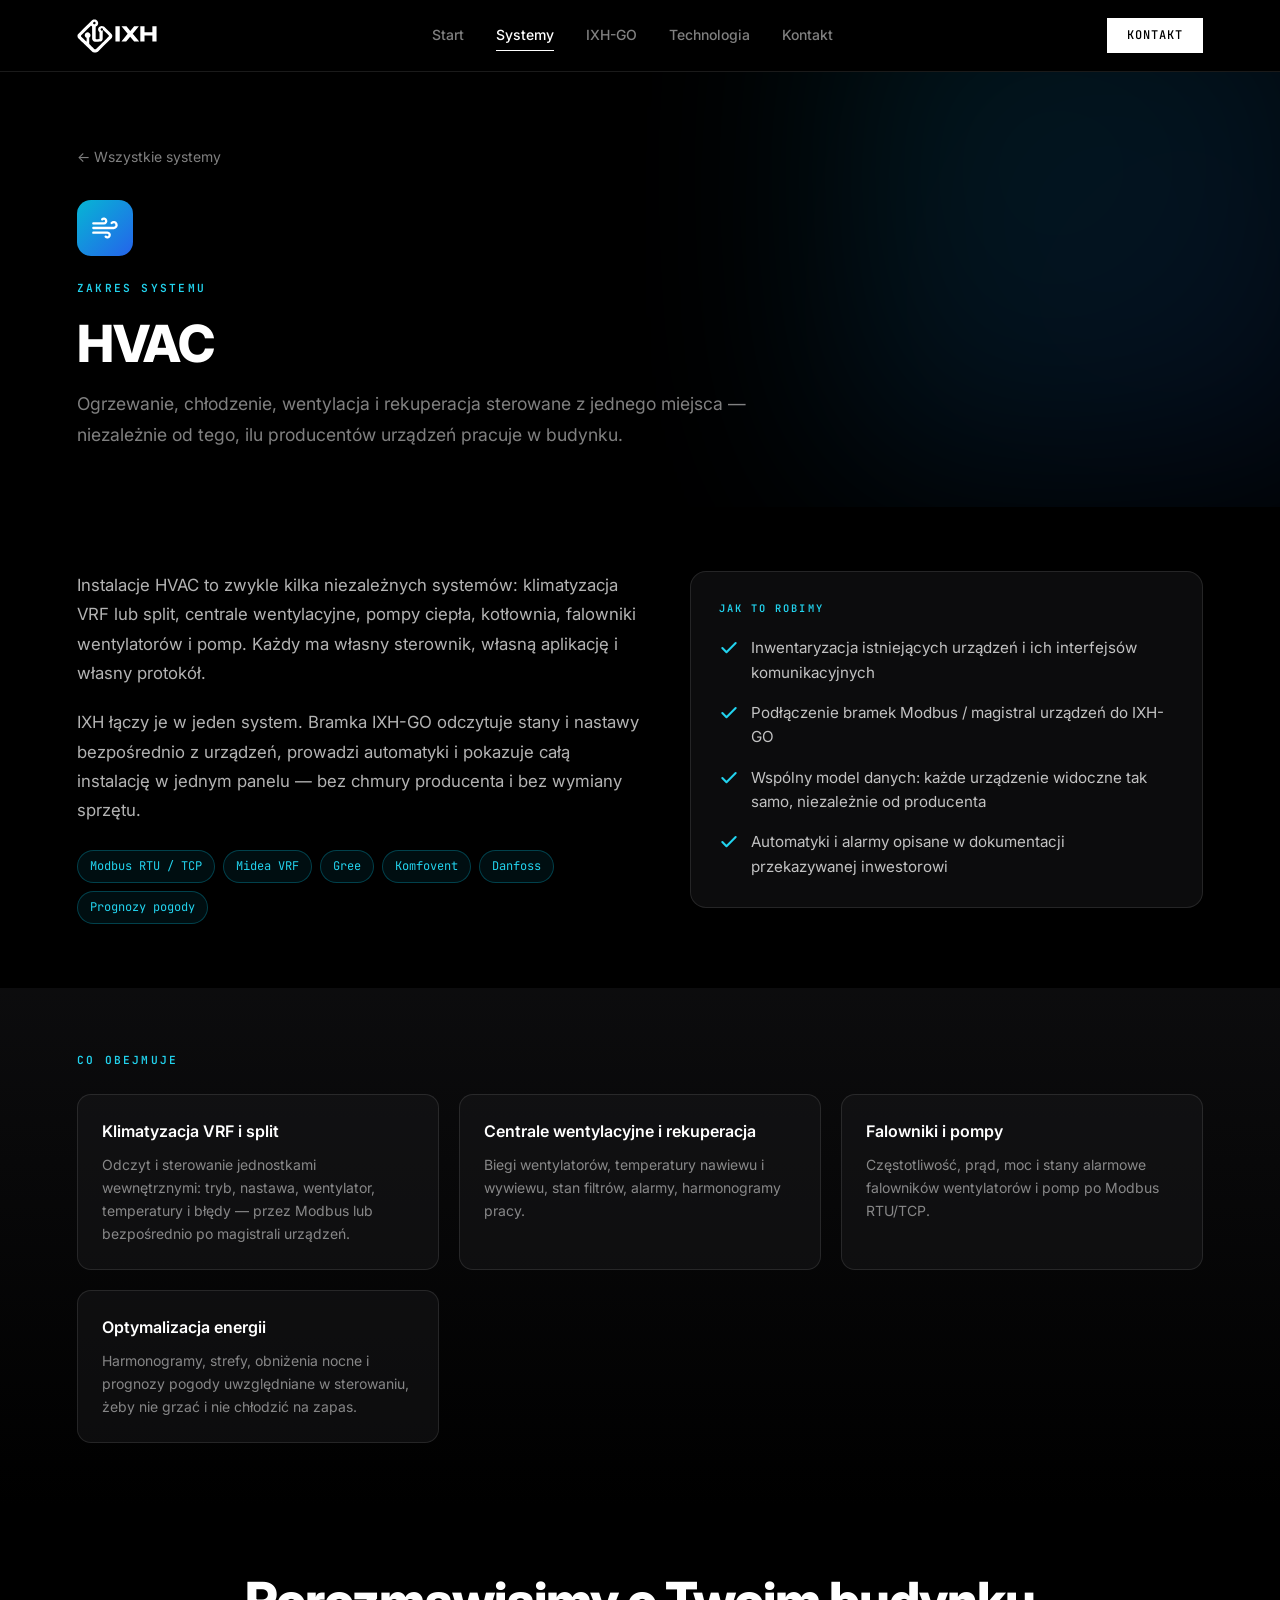
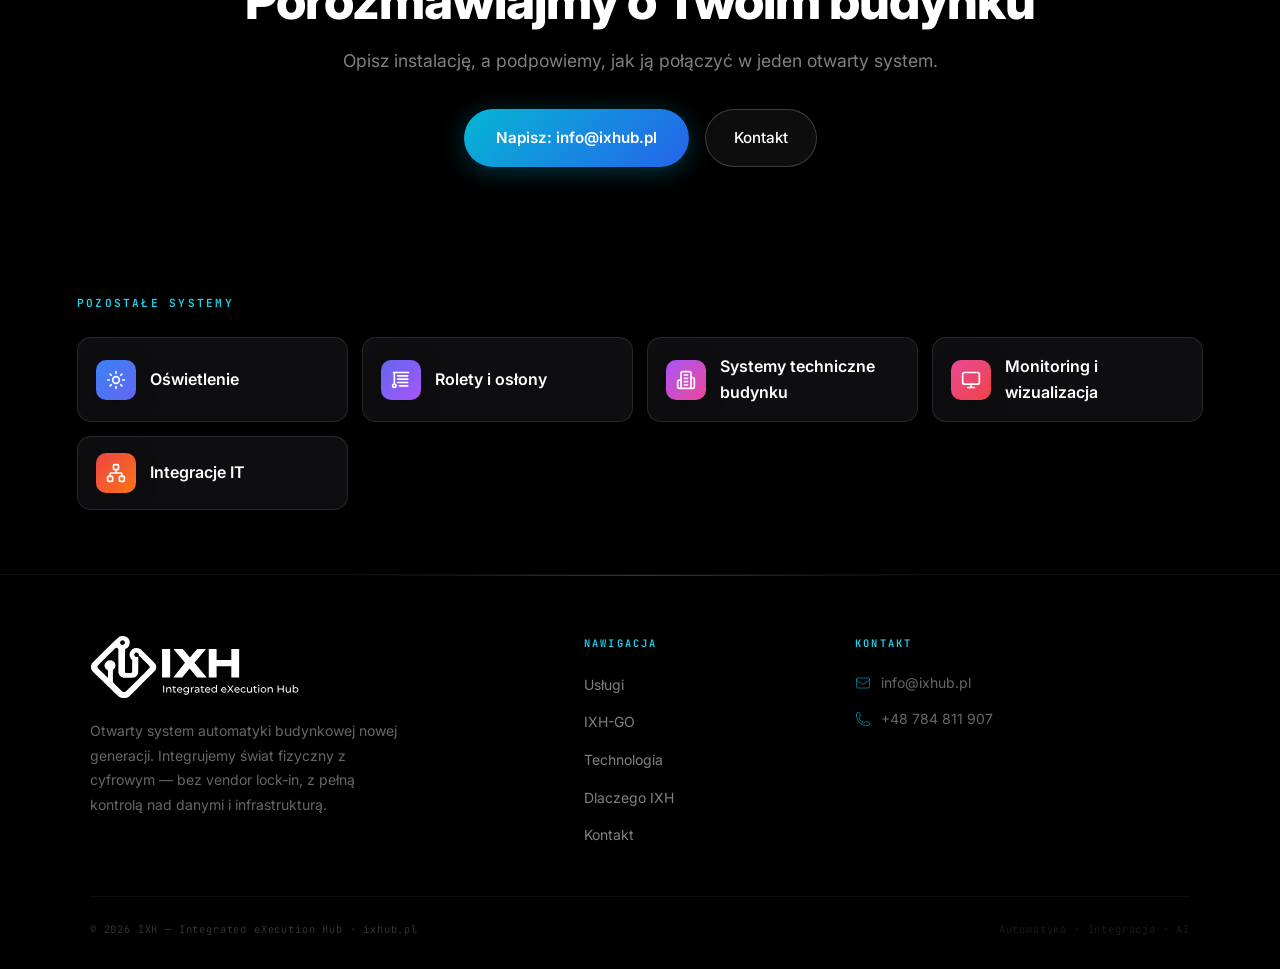
==== systemy/hvac.html @ bb8bbe24 "Podstrony systemów: kafelki prowadzą do rozwinięcia tematów - systemy/{hvac,oswietlenie,rolety,syste" ====
<!DOCTYPE html>
<html lang="pl">
<head>
  <meta charset="UTF-8">
  <meta name="viewport" content="width=device-width, initial-scale=1.0">
  <title>HVAC · IXH — Integrated eXecution Hub</title>
  <meta name="description" content="Ogrzewanie, chłodzenie, wentylacja i rekuperacja sterowane z jednego miejsca — niezależnie od tego, ilu producentów urządzeń pracuje w budynku.">
  <link rel="icon" href="../assets/favicon.svg" type="image/svg+xml">
  <link rel="apple-touch-icon" href="../assets/apple-touch-icon.png">
  <meta name="theme-color" content="#000000">
  <meta property="og:title" content="HVAC · IXH">
  <meta property="og:site_name" content="IXH">
  <link rel="preconnect" href="https://fonts.googleapis.com">
  <link rel="preconnect" href="https://fonts.gstatic.com" crossorigin>
  <link href="https://fonts.googleapis.com/css2?family=Inter:wght@300;400;500;600;700;800;900&family=JetBrains+Mono:wght@400;500;600&display=swap" rel="stylesheet">
  <link rel="stylesheet" href="../assets/style.css">
</head>
<body class="subpage" style="--card-grad: linear-gradient(135deg, #06b6d4, #2563eb)">

  <!-- NAV -->
  <nav id="nav" class="visible">
    <a href="../" class="nav-logo" aria-label="IXH — Integrated eXecution Hub">
      <img src="../assets/ixh-logo.svg" alt="IXH" class="nav-logo-img">
    </a>
    <ul class="nav-links" id="navLinks">
      <li><a href="../">Start</a></li>
      <li><a href="../#systems" class="active">Systemy</a></li>
      <li><a href="../#ixhgo">IXH-GO</a></li>
      <li><a href="../#architecture">Technologia</a></li>
      <li><a href="../#contact">Kontakt</a></li>
    </ul>
    <a href="../#contact" class="nav-btn">Kontakt</a>
    <div class="hamburger" id="hamburger" onclick="document.getElementById('navLinks').classList.toggle('open')">
      <span></span><span></span><span></span>
    </div>
  </nav>

  <!-- HERO -->
  <section class="sp-hero">
    <div class="sp-hero-glow"></div>
    <div class="container">
      <a href="../#systems" class="sp-back">← Wszystkie systemy</a>
      <div class="sys-icon"><svg viewBox="0 0 24 24"><path d="M17.7 7.7a2.5 2.5 0 1 1 1.8 4.3H2"/><path d="M9.6 4.6A2 2 0 1 1 11 8H2"/><path d="M12.6 19.4A2 2 0 1 0 14 16H2"/></svg></div>
      <span class="mono-label">Zakres systemu</span>
      <h1 class="section-h2">HVAC</h1>
      <p class="section-sub sp-lead">Ogrzewanie, chłodzenie, wentylacja i rekuperacja sterowane z jednego miejsca — niezależnie od tego, ilu producentów urządzeń pracuje w budynku.</p>
    </div>
  </section>

  <!-- OPIS -->
  <section class="sp-section">
    <div class="container ixhgo-grid">
      <div>
        <p class="ixhgo-lead">Instalacje HVAC to zwykle kilka niezależnych systemów: klimatyzacja VRF lub split, centrale wentylacyjne, pompy ciepła, kotłownia, falowniki wentylatorów i pomp. Każdy ma własny sterownik, własną aplikację i własny protokół.</p>
        <p class="ixhgo-lead">IXH łączy je w jeden system. Bramka IXH-GO odczytuje stany i nastawy bezpośrednio z urządzeń, prowadzi automatyki i pokazuje całą instalację w jednym panelu — bez chmury producenta i bez wymiany sprzętu.</p>
        <div class="ixhgo-stack"><span class="ixhgo-chip">Modbus RTU / TCP</span><span class="ixhgo-chip">Midea VRF</span><span class="ixhgo-chip">Gree</span><span class="ixhgo-chip">Komfovent</span><span class="ixhgo-chip">Danfoss</span><span class="ixhgo-chip">Prognozy pogody</span></div>
      </div>
      <div class="sp-how">
        <div class="footer-h">Jak to robimy</div>
        <ul>
          <li><svg class="check-icon" viewBox="0 0 24 24"><path d="M20 6 9 17l-5-5"/></svg><span>Inwentaryzacja istniejących urządzeń i ich interfejsów komunikacyjnych</span></li>
          <li><svg class="check-icon" viewBox="0 0 24 24"><path d="M20 6 9 17l-5-5"/></svg><span>Podłączenie bramek Modbus / magistral urządzeń do IXH-GO</span></li>
          <li><svg class="check-icon" viewBox="0 0 24 24"><path d="M20 6 9 17l-5-5"/></svg><span>Wspólny model danych: każde urządzenie widoczne tak samo, niezależnie od producenta</span></li>
          <li><svg class="check-icon" viewBox="0 0 24 24"><path d="M20 6 9 17l-5-5"/></svg><span>Automatyki i alarmy opisane w dokumentacji przekazywanej inwestorowi</span></li>
        </ul>
      </div>
    </div>
  </section>

  <!-- ZAKRES -->
  <section class="sp-section sp-alt">
    <div class="container">
      <span class="mono-label">Co obejmuje</span>
      <div class="why-grid sp-features">
        <div class="why-card normal">
          <div class="why-title">Klimatyzacja VRF i split</div>
          <p class="why-text">Odczyt i sterowanie jednostkami wewnętrznymi: tryb, nastawa, wentylator, temperatury i błędy — przez Modbus lub bezpośrednio po magistrali urządzeń.</p>
        </div>
        <div class="why-card normal">
          <div class="why-title">Centrale wentylacyjne i rekuperacja</div>
          <p class="why-text">Biegi wentylatorów, temperatury nawiewu i wywiewu, stan filtrów, alarmy, harmonogramy pracy.</p>
        </div>
        <div class="why-card normal">
          <div class="why-title">Falowniki i pompy</div>
          <p class="why-text">Częstotliwość, prąd, moc i stany alarmowe falowników wentylatorów i pomp po Modbus RTU/TCP.</p>
        </div>
        <div class="why-card normal">
          <div class="why-title">Optymalizacja energii</div>
          <p class="why-text">Harmonogramy, strefy, obniżenia nocne i prognozy pogody uwzględniane w sterowaniu, żeby nie grzać i nie chłodzić na zapas.</p>
        </div>
      </div>
    </div>
  </section>

  <!-- CTA -->
  <section class="sp-section sp-cta">
    <div class="container text-center">
      <h2 class="section-h2">Porozmawiajmy o Twoim budynku</h2>
      <p class="section-sub">Opisz instalację, a podpowiemy, jak ją połączyć w jeden otwarty system.</p>
      <div class="cta-actions">
        <a href="mailto:info@ixhub.pl" class="btn-gradient">Napisz: info@ixhub.pl</a>
        <a href="../#contact" class="btn-outline-white">Kontakt</a>
      </div>
    </div>
  </section>

  <!-- POZOSTAŁE SYSTEMY -->
  <section class="sp-section">
    <div class="container">
      <span class="mono-label">Pozostałe systemy</span>
      <div class="sp-others">
        <a class="sp-other" href="oswietlenie.html" style="--card-grad: linear-gradient(135deg, #3b82f6, #6366f1)"><span class="sys-icon sm"><svg viewBox="0 0 24 24"><circle cx="12" cy="12" r="4"/><path d="M12 2v2M12 20v2M4.93 4.93l1.41 1.41M17.66 17.66l1.41 1.41M2 12h2M20 12h2M6.34 17.66l-1.41 1.41M19.07 4.93l-1.41 1.41"/></svg></span>Oświetlenie</a>
        <a class="sp-other" href="rolety.html" style="--card-grad: linear-gradient(135deg, #6366f1, #a855f7)"><span class="sys-icon sm"><svg viewBox="0 0 24 24"><path d="M3 3h18"/><path d="M20 7H8"/><path d="M20 11H8"/><path d="M10 19h10"/><path d="M8 15h12"/><path d="M4 3v14"/><circle cx="4" cy="19" r="2"/></svg></span>Rolety i osłony</a>
        <a class="sp-other" href="systemy-techniczne.html" style="--card-grad: linear-gradient(135deg, #a855f7, #ec4899)"><span class="sys-icon sm"><svg viewBox="0 0 24 24"><path d="M6 22V4a2 2 0 0 1 2-2h8a2 2 0 0 1 2 2v18Z"/><path d="M6 12H4a2 2 0 0 0-2 2v6a2 2 0 0 0 2 2h2"/><path d="M18 9h2a2 2 0 0 1 2 2v9a2 2 0 0 1-2 2h-2"/><path d="M10 6h4M10 10h4M10 14h4M10 18h4"/></svg></span>Systemy techniczne budynku</a>
        <a class="sp-other" href="monitoring.html" style="--card-grad: linear-gradient(135deg, #ec4899, #ef4444)"><span class="sys-icon sm"><svg viewBox="0 0 24 24"><rect width="20" height="14" x="2" y="3" rx="2"/><line x1="8" x2="16" y1="21" y2="21"/><line x1="12" x2="12" y1="17" y2="21"/></svg></span>Monitoring i wizualizacja</a>
        <a class="sp-other" href="integracje.html" style="--card-grad: linear-gradient(135deg, #ef4444, #f97316)"><span class="sys-icon sm"><svg viewBox="0 0 24 24"><rect x="16" y="16" width="6" height="6" rx="1"/><rect x="2" y="16" width="6" height="6" rx="1"/><rect x="9" y="2" width="6" height="6" rx="1"/><path d="M5 16v-3a1 1 0 0 1 1-1h12a1 1 0 0 1 1 1v3"/><path d="M12 12V8"/></svg></span>Integracje IT</a>
      </div>
    </div>
  </section>

  <!-- FOOTER -->
  <footer>
    <div class="footer-grid">
      <div>
        <div class="footer-logo-wrap">
          <img src="../assets/ixh-logo-full.svg" alt="IXH — Integrated eXecution Hub" class="footer-logo-img">
        </div>
        <p class="footer-about">
          Otwarty system automatyki budynkowej nowej generacji.
          Integrujemy świat fizyczny z cyfrowym — bez vendor lock-in,
          z pełną kontrolą nad danymi i infrastrukturą.
        </p>
      </div>
      <div>
        <div class="footer-h">Nawigacja</div>
        <ul class="footer-links">
          <li><a href="../#systems">Usługi</a></li>
          <li><a href="../#ixhgo">IXH-GO</a></li>
          <li><a href="../#architecture">Technologia</a></li>
          <li><a href="../#why">Dlaczego IXH</a></li>
          <li><a href="../#contact">Kontakt</a></li>
        </ul>
      </div>
      <div>
        <div class="footer-h">Kontakt</div>
        <a class="footer-contact-item" href="mailto:info@ixhub.pl">
          <svg viewBox="0 0 24 24"><path d="M21.75 6.75v10.5a2.25 2.25 0 0 1-2.25 2.25h-15a2.25 2.25 0 0 1-2.25-2.25V6.75m19.5 0A2.25 2.25 0 0 0 19.5 4.5h-15a2.25 2.25 0 0 0-2.25 2.25m19.5 0v.243a2.25 2.25 0 0 1-1.07 1.916l-7.5 4.615a2.25 2.25 0 0 1-2.36 0L3.32 8.91a2.25 2.25 0 0 1-1.07-1.916V6.75"/></svg>
          info@ixhub.pl
        </a>
        <a class="footer-contact-item" href="tel:+48784811907">
          <svg viewBox="0 0 24 24"><path d="M2.25 6.75c0 8.284 6.716 15 15 15h2.25a2.25 2.25 0 0 0 2.25-2.25v-1.372c0-.516-.351-.966-.852-1.091l-4.423-1.106c-.44-.11-.902.055-1.173.417l-.97 1.293c-.282.376-.769.542-1.21.38a12.035 12.035 0 0 1-7.143-7.143c-.162-.441.004-.928.38-1.21l1.293-.97c.363-.271.527-.734.417-1.173L6.963 3.102a1.125 1.125 0 0 0-1.091-.852H4.5A2.25 2.25 0 0 0 2.25 4.5v2.25z"/></svg>
          +48 784 811 907
        </a>
      </div>
    </div>
    <div class="footer-bottom">
      <span class="footer-copy">© 2026 IXH — Integrated eXecution Hub · ixhub.pl</span>
      <span class="footer-copy" style="color:rgba(255,255,255,.1)">Automatyka · Integracja · AI</span>
    </div>
  </footer>

</body>
</html>
---- assets/style.css ----
*, *::before, *::after { box-sizing: border-box; margin: 0; padding: 0; }

:root {
  --black: #000;
  --bg1: #0b0a14;
  --bg2: #111020;
  --zinc900: #18181b;
  --zinc800: #27272a;
  --cyan4: #22d3ee;
  --cyan5: #06b6d4;
  --blue5: #3b82f6;
  --blue6: #2563eb;
  --indigo5: #6366f1;
  --purple5: #a855f7;
  --purple6: #9333ea;
  --pink5: #ec4899;
  --red5: #ef4444;
  --orange5: #f97316;
  --teal5: #14b8a6;
  --green5: #22c55e;
  --emerald5: #10b981;
  --w10: rgba(255,255,255,.10);
  --w20: rgba(255,255,255,.20);
  --w40: rgba(255,255,255,.40);
  --w50: rgba(255,255,255,.50);
  --w60: rgba(255,255,255,.60);
  --nav-h: 72px;
}

html { scroll-behavior: smooth; }

body {
  font-family: 'Inter', system-ui, sans-serif;
  background: var(--black);
  color: #fff;
  overflow-x: hidden;
  line-height: 1.6;
}

::-webkit-scrollbar { width: 6px; }
::-webkit-scrollbar-track { background: var(--black); }
::-webkit-scrollbar-thumb { background: var(--cyan5); border-radius: 3px; }

::selection { background: var(--cyan5); color: var(--black); }

/* ── NAV ── */
nav {
  position: fixed; top: 0; left: 0; right: 0; z-index: 100;
  height: var(--nav-h);
  display: flex; align-items: center; justify-content: space-between;
  padding: 0 6%;
  background: rgba(0,0,0,.8);
  backdrop-filter: blur(20px);
  border-bottom: 1px solid var(--w10);
  transform: translateY(-110px);
  transition: transform .5s ease;
}
nav.visible { transform: translateY(0); }

.nav-logo { display: flex; align-items: center; gap: 10px; text-decoration: none; }
.nav-logo-box {
  width: 36px; height: 36px; border-radius: 8px;
  background: linear-gradient(135deg, var(--cyan5), var(--blue6));
  display: flex; align-items: center; justify-content: center;
  font-weight: 900; font-size: 13px; color: #fff; letter-spacing: -1px;
  box-shadow: 0 0 20px rgba(6,182,212,.4);
}
.nav-logo-text { font-weight: 700; font-size: 1.1rem; letter-spacing: .5px; }

.nav-links { display: flex; gap: 2rem; list-style: none; align-items: center; }
.nav-links a {
  font-size: .875rem; font-weight: 500; color: rgba(255,255,255,.5);
  text-decoration: none; transition: color .2s;
  display: flex; align-items: center; gap: 4px;
}
.nav-links a:hover, .nav-links a.active { color: #fff; }
.nav-links a.active { position: relative; }
.nav-links a.active::after {
  content: ''; position: absolute; bottom: -4px; left: 0; right: 0;
  height: 1px; background: #fff;
}

.nav-btn {
  padding: 8px 20px; background: #fff; color: #000; border: none;
  font-size: .75rem; font-family: 'JetBrains Mono', monospace;
  font-weight: 500; letter-spacing: .08em; text-transform: uppercase;
  cursor: pointer; text-decoration: none; display: inline-block;
  transition: background .2s, color .2s;
}
.nav-btn:hover { background: var(--cyan4); }

.hamburger { display: none; flex-direction: column; gap: 5px; cursor: pointer; padding: 4px; }
.hamburger span { display: block; width: 24px; height: 2px; background: #fff; border-radius: 2px; transition: all .3s; }

/* ── HERO ── */
#hero {
  min-height: 100vh; position: relative;
  display: flex; align-items: center; justify-content: center;
  overflow: hidden; padding: calc(var(--nav-h) + 40px) 6% 60px;
}

.hero-blobs { position: absolute; inset: 0; pointer-events: none; }
.hero-blob {
  position: absolute; border-radius: 50%;
  filter: blur(100px); opacity: 0;
  animation: blobFade 1.2s forwards;
}
.hero-blob-1 { width: 600px; height: 600px; left: 10%; top: 20%; background: radial-gradient(circle, rgba(6,182,212,.3) 0%, transparent 70%); animation-delay: .6s; }
.hero-blob-2 { width: 500px; height: 500px; left: 80%; top: 30%; background: radial-gradient(circle, rgba(168,85,247,.3) 0%, transparent 70%); animation-delay: .8s; }
.hero-blob-3 { width: 400px; height: 400px; left: 50%; top: 70%; background: radial-gradient(circle, rgba(59,130,246,.25) 0%, transparent 70%); animation-delay: 1s; }

@keyframes blobFade { to { opacity: 1; } }

.hero-grid {
  position: absolute; inset: 0; pointer-events: none;
  background-image:
    linear-gradient(rgba(6,182,212,.06) 1px, transparent 1px),
    linear-gradient(90deg, rgba(6,182,212,.06) 1px, transparent 1px);
  background-size: 60px 60px;
  mask-image: radial-gradient(ellipse 80% 80% at 50% 50%, black 0%, transparent 75%);
}

.hero-fade { position: absolute; bottom: 0; left: 0; right: 0; height: 200px; background: linear-gradient(to top, #000, transparent); pointer-events: none; }

.hero-content { position: relative; z-index: 10; max-width: 900px; margin: 0 auto; text-align: center; }

.hero-badge {
  display: inline-flex; align-items: center; gap: 10px;
  padding: 8px 20px; border-radius: 50px;
  background: rgba(255,255,255,.05); backdrop-filter: blur(12px);
  border: 1px solid var(--w10);
  font-size: .875rem; color: rgba(255,255,255,.7); font-weight: 500;
  margin-bottom: 32px;
  opacity: 0; transform: translateY(20px);
  animation: fadeUp .7s .3s forwards;
}
.badge-dot {
  position: relative; width: 8px; height: 8px;
}
.badge-dot::before, .badge-dot::after {
  content: ''; position: absolute; inset: 0;
  border-radius: 50%; background: var(--green5);
}
.badge-dot::before { animation: ping 1.5s infinite; opacity: .75; }

@keyframes ping { 0%,100% { transform: scale(1); opacity: .75; } 50% { transform: scale(1.6); opacity: 0; } }

.hero-title {
  font-size: clamp(2.4rem, 6.5vw, 5rem);
  font-weight: 800; line-height: 1.05; letter-spacing: -1.5px;
  margin-bottom: 24px;
  opacity: 0; animation: fadeUp .7s .5s forwards;
}
.hero-title-gradient {
  background: linear-gradient(90deg, var(--cyan4), var(--blue5), var(--purple5));
  background-size: 200% auto;
  -webkit-background-clip: text; -webkit-text-fill-color: transparent; background-clip: text;
  animation: gradShift 4s linear infinite;
}
@keyframes gradShift { to { background-position: 200% center; } }

.hero-sub {
  font-size: clamp(1rem, 2.5vw, 1.25rem);
  color: rgba(255,255,255,.5); max-width: 680px; margin: 0 auto 40px;
  line-height: 1.75;
  opacity: 0; animation: fadeUp .7s .7s forwards;
}

.hero-cta {
  display: flex; gap: 16px; justify-content: center; flex-wrap: wrap;
  opacity: 0; animation: fadeUp .7s .9s forwards;
}

.btn-gradient {
  display: inline-flex; align-items: center; gap: 10px;
  padding: 16px 32px; border-radius: 50px;
  background: linear-gradient(135deg, var(--cyan5), var(--blue6));
  color: #fff; font-weight: 600; font-size: .95rem; text-decoration: none;
  box-shadow: 0 4px 24px rgba(6,182,212,.3);
  transition: box-shadow .3s, transform .2s;
  border: none; cursor: pointer; overflow: hidden; position: relative;
}
.btn-gradient:hover { box-shadow: 0 8px 36px rgba(6,182,212,.5); transform: translateY(-2px); }
.btn-gradient svg { transition: transform .2s; }
.btn-gradient:hover svg { transform: translateX(3px); }

.scroll-hint {
  position: absolute; bottom: 32px; left: 50%; transform: translateX(-50%);
  display: flex; flex-direction: column; align-items: center; gap: 8px;
  color: rgba(255,255,255,.3); font-size: .7rem; letter-spacing: .2em; text-transform: uppercase;
  opacity: 0; animation: fadeUp .7s 1.2s forwards;
}

@keyframes fadeUp {
  to { opacity: 1; transform: translateY(0); }
}

/* ── SECTIONS COMMON ── */
section { padding: 100px 6%; position: relative; }

.mono-label {
  display: block; font-family: 'JetBrains Mono', monospace;
  font-size: .7rem; font-weight: 600; letter-spacing: .2em;
  text-transform: uppercase; color: var(--cyan4); margin-bottom: 16px;
}

.section-h2 {
  font-size: clamp(2rem, 4.5vw, 3.2rem);
  font-weight: 800; letter-spacing: -1px; line-height: 1.15;
  margin-bottom: 16px;
}

.section-sub {
  color: rgba(255,255,255,.5); font-size: 1.1rem; line-height: 1.75;
  max-width: 700px; margin: 0 auto;
}

.text-center { text-align: center; }
.container { max-width: 1200px; margin: 0 auto; }

/* reveal */
.reveal { opacity: 0; transform: translateY(30px); transition: opacity .7s, transform .7s; }
.reveal.in { opacity: 1; transform: none; }
.reveal-l { opacity: 0; transform: translateX(-30px); transition: opacity .7s, transform .7s; }
.reveal-l.in { opacity: 1; transform: none; }

/* ── SYSTEMS ── */
#systems { background: var(--bg1); }
#systems .header-wrap { margin-bottom: 56px; }

.systems-grid {
  display: grid; grid-template-columns: repeat(auto-fit, minmax(300px, 1fr));
  gap: 20px;
}

.sys-card {
  position: relative; border-radius: 20px; overflow: hidden;
  background: rgba(24,24,27,.8); backdrop-filter: blur(20px);
  border: 1px solid var(--w10);
  padding: 32px;
  transition: border-color .3s, transform .3s;
  text-decoration: none; display: block; color: inherit;
}
.sys-card::before {
  content: ''; position: absolute; inset: -1px;
  border-radius: 20px;
  background: var(--card-grad);
  opacity: 0; filter: blur(20px);
  transition: opacity .5s;
  z-index: -1;
}
.sys-card:hover { border-color: var(--w20); transform: translateY(-4px); }
.sys-card:hover::before { opacity: .4; }

.sys-card-glow {
  position: absolute; top: 0; right: 0; width: 200px; height: 200px;
  background: var(--card-grad); opacity: .05; filter: blur(60px);
  transition: opacity .3s;
}
.sys-card:hover .sys-card-glow { opacity: .12; }

.sys-icon {
  width: 56px; height: 56px; border-radius: 14px;
  background: var(--card-grad);
  display: flex; align-items: center; justify-content: center;
  margin-bottom: 24px;
  box-shadow: 0 4px 20px rgba(0,0,0,.3);
}

.sys-icon svg { width: 28px; height: 28px; stroke: #fff; fill: none; stroke-width: 2; stroke-linecap: round; stroke-linejoin: round; }

.sys-title {
  font-size: 1.3rem; font-weight: 700; color: #fff; margin-bottom: 10px;
  transition: color .2s;
}
.sys-card:hover .sys-title { color: var(--cyan4); }

.sys-desc {
  font-size: .9rem; color: rgba(255,255,255,.6); line-height: 1.7; margin-bottom: 20px;
}

.sys-tags { display: flex; flex-wrap: wrap; gap: 8px; margin-bottom: 24px; }
.sys-tag {
  font-size: .72rem; font-weight: 500;
  color: rgba(255,255,255,.5); background: rgba(255,255,255,.05);
  border: 1px solid var(--w10); padding: 3px 10px; border-radius: 50px;
}

.sys-more {
  display: flex; align-items: center; gap: 8px;
  font-size: .875rem; color: rgba(255,255,255,.4);
  transition: color .2s;
}
.sys-card:hover .sys-more { color: var(--cyan4); }
.sys-more svg { width: 16px; height: 16px; stroke: currentColor; fill: none; stroke-width: 2; stroke-linecap: round; stroke-linejoin: round; transition: transform .2s; }
.sys-card:hover .sys-more svg { transform: translate(3px, -3px); }

/* ── PROBLEM ── */
#problem { background: linear-gradient(to bottom, var(--black), rgba(127,29,29,.08), var(--black)); }

.problem-cards {
  display: grid; grid-template-columns: repeat(auto-fit, minmax(220px, 1fr));
  gap: 20px; margin: 40px auto; max-width: 900px;
}

.problem-card {
  background: rgba(127,29,29,.15); border: 1px solid rgba(239,68,68,.2);
  border-radius: 14px; padding: 24px; text-align: center;
}
.problem-icon {
  width: 44px; height: 44px; border-radius: 10px;
  background: rgba(239,68,68,.1); display: flex; align-items: center;
  justify-content: center; margin: 0 auto 16px; color: rgba(239,68,68,.8);
}
.problem-icon svg { width: 20px; height: 20px; stroke: currentColor; fill: none; stroke-width: 2; stroke-linecap: round; stroke-linejoin: round; }
.problem-card p { font-size: .9rem; color: rgba(255,255,255,.7); line-height: 1.5; }

.solution-box {
  max-width: 900px; margin: 0 auto;
  background: linear-gradient(135deg, rgba(6,182,212,.1), rgba(59,130,246,.1));
  border: 1px solid rgba(6,182,212,.25); border-radius: 20px; padding: 40px;
  display: flex; gap: 24px; align-items: flex-start;
}
.solution-icon {
  width: 52px; height: 52px; border-radius: 14px; flex-shrink: 0;
  background: linear-gradient(135deg, var(--cyan5), var(--blue6));
  display: flex; align-items: center; justify-content: center; color: #fff;
}
.solution-icon svg { width: 24px; height: 24px; stroke: currentColor; fill: none; stroke-width: 2; stroke-linecap: round; stroke-linejoin: round; }
.solution-box h3 { font-size: 1.4rem; font-weight: 700; margin-bottom: 10px; }
.solution-box p { color: rgba(255,255,255,.6); line-height: 1.75; font-size: 1.05rem; }

/* ── COMPARE ── */
#compare { background: linear-gradient(to bottom, var(--black), rgba(24,24,27,.5)); }

.compare-table {
  max-width: 900px; margin: 0 auto;
  border: 1px solid var(--w10); border-radius: 20px; overflow: hidden;
}
.compare-head {
  display: grid; grid-template-columns: 1fr 1fr 1fr;
  background: rgba(24,24,27,.8);
}
.compare-head-cell {
  padding: 16px 24px;
  font-family: 'JetBrains Mono', monospace; font-size: .7rem;
  font-weight: 600; letter-spacing: .15em; text-transform: uppercase;
}
.compare-head-cell:nth-child(2) { color: rgba(239,68,68,.6); text-align: center; border-left: 1px solid var(--w10); }
.compare-head-cell:nth-child(3) { color: var(--cyan4); text-align: center; border-left: 1px solid var(--w10); }
.compare-head-cell:nth-child(1) { color: rgba(255,255,255,.4); }

.compare-row {
  display: grid; grid-template-columns: 1fr 1fr 1fr;
  border-top: 1px solid var(--w10); transition: background .2s;
}
.compare-row:hover { background: rgba(255,255,255,.03); }
.compare-cell {
  padding: 16px 24px; font-size: .9rem;
  display: flex; align-items: center; justify-content: center; gap: 8px;
}
.compare-cell:first-child { color: #fff; font-weight: 500; justify-content: flex-start; }
.compare-cell:not(:first-child) { border-left: 1px solid rgba(255,255,255,.05); }
.compare-cell .no { color: rgba(239,68,68,.5); font-size: .85rem; }
.compare-cell .yes { color: var(--cyan4); font-size: .85rem; }
.check-icon, .x-icon { width: 16px; height: 16px; flex-shrink: 0; }
.check-icon { stroke: var(--cyan4); fill: none; stroke-width: 2.5; stroke-linecap: round; stroke-linejoin: round; }
.x-icon { stroke: rgba(239,68,68,.5); fill: none; stroke-width: 2.5; stroke-linecap: round; stroke-linejoin: round; }

/* ── WHY ── */
#why { background: linear-gradient(to bottom, rgba(24,24,27,.5), var(--black)); }

.why-grid {
  display: grid; grid-template-columns: repeat(auto-fit, minmax(280px, 1fr));
  gap: 20px;
}

.why-card {
  position: relative; border-radius: 14px; padding: 24px;
  border: 1px solid; transition: border-color .3s, transform .3s;
}
.why-card.featured {
  background: linear-gradient(135deg, rgba(6,182,212,.1), rgba(168,85,247,.1));
  border-color: rgba(6,182,212,.25);
}
.why-card.normal {
  background: rgba(24,24,27,.5);
  border-color: var(--w10);
}
.why-card:hover { transform: translateY(-3px); }
.why-card.featured:hover { border-color: rgba(6,182,212,.5); }
.why-card.normal:hover { border-color: var(--w20); }

.why-icon {
  width: 44px; height: 44px; border-radius: 10px;
  display: flex; align-items: center; justify-content: center; margin-bottom: 16px;
}
.why-icon.grad { background: linear-gradient(135deg, var(--cyan5), var(--purple5)); color: #fff; }
.why-icon.plain { background: rgba(255,255,255,.05); color: var(--cyan4); }
.why-icon svg { width: 24px; height: 24px; stroke: currentColor; fill: none; stroke-width: 2; stroke-linecap: round; stroke-linejoin: round; }
.why-title { font-size: 1rem; font-weight: 600; color: #fff; margin-bottom: 8px; transition: color .2s; }
.why-card:hover .why-title { color: var(--cyan4); }
.why-text { font-size: .875rem; color: rgba(255,255,255,.5); line-height: 1.65; }

/* ── DEMO ── */
#demo {
  background: var(--bg1);
}
.demo-window {
  max-width: 1100px; margin: 0 auto;
  background: #03000d; border: 1px solid var(--w10); border-radius: 20px;
  overflow: hidden; box-shadow: 0 40px 80px rgba(0,0,0,.5);
}
.demo-titlebar {
  height: 52px; background: var(--bg1); border-bottom: 1px solid rgba(255,255,255,.05);
  display: flex; align-items: center; justify-content: space-between; padding: 0 16px;
}
.demo-dots { display: flex; gap: 8px; }
.demo-dot { width: 12px; height: 12px; border-radius: 50%; }
.demo-dot-r { background: rgba(239,68,68,.2); border: 1px solid rgba(239,68,68,.5); }
.demo-dot-y { background: rgba(234,179,8,.2); border: 1px solid rgba(234,179,8,.5); }
.demo-dot-g { background: rgba(34,197,94,.2); border: 1px solid rgba(34,197,94,.5); }

.demo-tabs { display: flex; gap: 4px; background: rgba(255,255,255,.05); border-radius: 8px; padding: 4px; }
.demo-tab {
  padding: 6px 16px; border-radius: 6px; font-size: .75rem; font-weight: 500;
  display: flex; align-items: center; gap: 6px; cursor: pointer; transition: all .2s;
  color: rgba(255,255,255,.4); background: transparent; border: none;
}
.demo-tab.active { background: rgba(255,255,255,.08); border: 1px solid var(--w10); color: #fff; }
.demo-tab svg { width: 12px; height: 12px; stroke: currentColor; fill: none; stroke-width: 2; stroke-linecap: round; stroke-linejoin: round; }
.demo-status {
  display: flex; align-items: center; gap: 8px; padding: 4px 12px;
  background: rgba(34,197,94,.1); border: 1px solid rgba(34,197,94,.2); border-radius: 6px;
  font-family: 'JetBrains Mono', monospace; font-size: .65rem; color: var(--green5);
}
.demo-status-dot { width: 6px; height: 6px; border-radius: 50%; background: var(--green5); animation: ping 1.5s infinite; }

.demo-body {
  height: 580px; display: flex; overflow: hidden;
}
.demo-sidebar {
  width: 260px; flex-shrink: 0; padding: 16px; border-right: 1px solid rgba(255,255,255,.05);
  display: flex; flex-direction: column; gap: 12px; overflow: hidden;
}
.demo-stats { display: grid; grid-template-columns: 1fr 1fr 1fr; gap: 8px; }
.demo-stat-box {
  background: #1a1825; border-radius: 8px; padding: 10px 8px; text-align: center;
}
.demo-stat-label { font-size: .65rem; color: rgba(255,255,255,.4); margin-bottom: 4px; }
.demo-stat-val { font-size: 1rem; font-weight: 700; }
.demo-stat-val.yellow { color: #facc15; }
.demo-stat-val.cyan { color: var(--cyan4); }
.demo-stat-val.green { color: var(--emerald5); }

.demo-zones { background: rgba(26,24,37,.5); border: 1px solid rgba(255,255,255,.05); border-radius: 12px; padding: 12px; }
.demo-zones-label { font-size: .65rem; color: rgba(255,255,255,.4); text-transform: uppercase; letter-spacing: .12em; margin-bottom: 10px; }
.demo-zone-row {
  display: flex; align-items: center; justify-content: space-between;
  padding: 7px 10px; border-radius: 8px; margin-bottom: 4px;
  background: rgba(255,255,255,.03); border: 1px solid transparent;
  font-size: .75rem; cursor: pointer; transition: border-color .2s;
}
.demo-zone-row:hover { border-color: rgba(255,255,255,.1); }
.zone-dot { width: 8px; height: 8px; border-radius: 50%; }
.zone-dot.green { background: var(--green5); box-shadow: 0 0 6px var(--green5); }
.zone-dot.orange { background: var(--orange5); box-shadow: 0 0 6px var(--orange5); }
.zone-dot.red { background: var(--red5); box-shadow: 0 0 6px var(--red5); }
.zone-name { flex: 1; margin-left: 10px; color: rgba(255,255,255,.7); font-weight: 500; }
.zone-val { color: rgba(255,255,255,.4); font-family: 'JetBrains Mono', monospace; }

.demo-main { flex: 1; padding: 16px; display: flex; flex-direction: column; gap: 12px; }
.demo-main-toolbar {
  display: flex; align-items: center; justify-content: space-between;
  background: #1a1825; border-radius: 8px; padding: 8px 16px;
  font-size: .75rem; color: rgba(255,255,255,.4);
}
.demo-map {
  flex: 1; background: #0b0a14; border-radius: 12px; border: 1px solid var(--w10);
  position: relative; overflow: hidden;
}
.demo-map-grid {
  position: absolute; inset: 0;
  background-image: linear-gradient(rgba(255,255,255,.03) 1px, transparent 1px), linear-gradient(90deg, rgba(255,255,255,.03) 1px, transparent 1px);
  background-size: 40px 40px;
}
.demo-map-zone {
  position: absolute; border-radius: 8px;
  border: 1px solid rgba(255,255,255,.06);
  background: rgba(255,255,255,.02);
  display: flex; align-items: center; justify-content: center;
  font-size: .65rem; color: rgba(255,255,255,.2);
}
.map-node {
  position: absolute; cursor: pointer;
}
.map-node-dot {
  width: 14px; height: 14px; border-radius: 50%; border-width: 2px; border-style: solid;
  position: relative; z-index: 2;
}
.map-node-ping {
  position: absolute; inset: -4px; border-radius: 50%; opacity: .5;
  animation: ping 1.8s infinite;
}
.map-node:hover .map-node-label { opacity: 1; }
.map-node-label {
  position: absolute; left: 50%; transform: translateX(-50%);
  top: calc(100% + 6px);
  background: rgba(0,0,0,.85); border: 1px solid rgba(255,255,255,.15);
  backdrop-filter: blur(8px); padding: 3px 8px; border-radius: 6px;
  font-size: .65rem; white-space: nowrap; color: rgba(255,255,255,.7); opacity: 0; transition: opacity .2s;
}
.node-green .map-node-dot { background: var(--green5); border-color: #4ade80; }
.node-green .map-node-ping { background: var(--green5); }
.node-orange .map-node-dot { background: var(--orange5); border-color: #fb923c; }
.node-orange .map-node-ping { background: var(--orange5); }
.node-red .map-node-dot { background: var(--red5); border-color: #f87171; }
.node-red .map-node-ping { background: var(--red5); }

.demo-legend {
  position: absolute; bottom: 12px; right: 12px;
  background: rgba(0,0,0,.6); backdrop-filter: blur(8px);
  border-radius: 8px; padding: 10px 14px; display: flex; gap: 16px;
}
.legend-item { display: flex; align-items: center; gap: 6px; font-size: .65rem; color: rgba(255,255,255,.6); }

.demo-footer {
  height: 32px; background: var(--bg1); border-top: 1px solid rgba(255,255,255,.05);
  display: flex; align-items: center; justify-content: space-between;
  padding: 0 16px; font-family: 'JetBrains Mono', monospace; font-size: .65rem; color: rgba(255,255,255,.3);
}

/* ── ARCHITECTURE ── */
#architecture { background: linear-gradient(to bottom, rgba(24,24,27,.5), var(--black)); }

.arch-stack { max-width: 700px; margin: 0 auto; display: flex; flex-direction: column; gap: 16px; }

.arch-layer {
  position: relative; background: rgba(24,24,27,.8); backdrop-filter: blur(12px);
  border: 1px solid var(--w10); border-radius: 14px; padding: 24px;
  display: flex; align-items: center; gap: 20px;
  transition: border-color .3s;
}
.arch-layer:hover { border-color: var(--w20); }
.arch-layer-icon {
  width: 48px; height: 48px; border-radius: 12px; flex-shrink: 0;
  display: flex; align-items: center; justify-content: center; color: #fff;
}
.arch-layer-icon svg { width: 24px; height: 24px; stroke: currentColor; fill: none; stroke-width: 2; stroke-linecap: round; stroke-linejoin: round; }
.arch-layer-title { font-size: 1.05rem; font-weight: 600; color: #fff; transition: color .2s; }
.arch-layer:hover .arch-layer-title { color: var(--cyan4); }

/* ── PROCESS ── */
#process { background: linear-gradient(to bottom, var(--black), rgba(24,24,27,.5), var(--black)); }

.process-steps { position: relative; }
.process-line {
  position: absolute; left: 50%; top: 0; bottom: 0; width: 1px;
  background: linear-gradient(to bottom, transparent, rgba(6,182,212,.3), transparent);
  display: none;
}

.process-step {
  display: flex; gap: 32px; align-items: center; margin-bottom: 48px;
  position: relative;
}
.process-step:last-child { margin-bottom: 0; }
.process-step:nth-child(even) { flex-direction: row-reverse; }

.step-number {
  font-size: 6rem; font-weight: 800; line-height: 1;
  opacity: .15; letter-spacing: -3px; flex-shrink: 0;
  background: var(--step-grad); -webkit-background-clip: text;
  -webkit-text-fill-color: transparent; background-clip: text;
  width: 120px; text-align: center;
}

.step-card {
  position: relative; flex: 1; max-width: 600px;
  background: rgba(24,24,27,.8); backdrop-filter: blur(12px);
  border: 1px solid var(--w10); border-radius: 20px; padding: 32px;
  transition: border-color .3s;
}
.step-card:hover { border-color: var(--w20); }
.step-card-inner { display: flex; gap: 20px; align-items: flex-start; }
.step-icon {
  width: 52px; height: 52px; border-radius: 14px; flex-shrink: 0;
  background: var(--step-grad); display: flex; align-items: center;
  justify-content: center; color: #fff;
}
.step-icon svg { width: 24px; height: 24px; stroke: currentColor; fill: none; stroke-width: 2; stroke-linecap: round; stroke-linejoin: round; }
.step-title { font-size: 1.15rem; font-weight: 700; color: #fff; margin-bottom: 8px; }
.step-desc { font-size: .9rem; color: rgba(255,255,255,.5); line-height: 1.7; }
.spacer { flex: 1; }

/* ── FOR WHOM ── */
#forwhom { background: linear-gradient(to bottom, var(--black), rgba(24,24,27,.3)); }

.forwhom-grid {
  display: grid; grid-template-columns: repeat(auto-fit, minmax(260px, 1fr));
  gap: 16px; max-width: 900px; margin: 0 auto;
}

.forwhom-card {
  background: rgba(24,24,27,.5); border: 1px solid var(--w10);
  border-radius: 14px; padding: 24px;
  display: flex; align-items: center; gap: 16px;
  transition: border-color .3s;
}
.forwhom-card:hover { border-color: rgba(6,182,212,.3); }
.forwhom-icon {
  width: 44px; height: 44px; border-radius: 10px; flex-shrink: 0;
  background: rgba(6,182,212,.1); color: var(--cyan4);
  display: flex; align-items: center; justify-content: center;
}
.forwhom-icon svg { width: 24px; height: 24px; stroke: currentColor; fill: none; stroke-width: 2; stroke-linecap: round; stroke-linejoin: round; }
.forwhom-text { font-size: .95rem; font-weight: 500; color: #fff; line-height: 1.4; }

/* ── CTA ── */
#cta {
  background: linear-gradient(135deg, rgba(8,47,73,.3), var(--black), rgba(88,28,135,.2));
  position: relative; overflow: hidden;
}
#cta::before {
  content: ''; position: absolute; inset: -1px 0 -1px 0;
  pointer-events: none;
}
.cta-ring {
  position: absolute; border-radius: 50%; border: 1px solid;
  pointer-events: none;
}
.cta-ring-1 { width: 600px; height: 600px; left: -200px; top: -200px; border-color: rgba(6,182,212,.08); }
.cta-ring-2 { width: 800px; height: 800px; right: -300px; bottom: -300px; border-color: rgba(168,85,247,.06); }

.cta-inner { max-width: 860px; margin: 0 auto; text-align: center; position: relative; z-index: 2; }

.cta-badge {
  display: inline-flex; align-items: center; gap: 8px;
  padding: 6px 16px; border-radius: 50px;
  background: rgba(6,182,212,.1); border: 1px solid rgba(6,182,212,.2);
  font-size: .875rem; color: var(--cyan4); margin-bottom: 32px;
}
.cta-dot { width: 8px; height: 8px; border-radius: 50%; background: var(--green5); animation: ping 1.5s infinite; }

.cta-h2 { font-size: clamp(2.2rem, 5vw, 3.5rem); font-weight: 800; line-height: 1.1; letter-spacing: -1px; margin-bottom: 20px; }
.cta-h2 span { background: linear-gradient(90deg, var(--cyan4), var(--blue5)); -webkit-background-clip: text; -webkit-text-fill-color: transparent; background-clip: text; }
.cta-sub { font-size: 1.1rem; color: rgba(255,255,255,.6); max-width: 620px; margin: 0 auto 48px; line-height: 1.75; }

.cta-actions { display: flex; gap: 16px; justify-content: center; flex-wrap: wrap; }

.btn-outline-white {
  display: inline-flex; align-items: center; gap: 10px;
  padding: 16px 28px; border-radius: 50px;
  background: rgba(255,255,255,.05); border: 1px solid rgba(255,255,255,.2);
  color: #fff; font-weight: 500; font-size: .95rem; text-decoration: none;
  transition: background .2s, border-color .2s;
}
.btn-outline-white:hover { background: rgba(255,255,255,.1); border-color: rgba(255,255,255,.3); }
.btn-outline-white svg { width: 20px; height: 20px; stroke: currentColor; fill: none; stroke-width: 2; stroke-linecap: round; stroke-linejoin: round; }

/* ── FOOTER ── */
footer {
  background: var(--black); border-top: 1px solid rgba(255,255,255,.06);
  padding: 60px 6% 32px; position: relative; overflow: hidden;
}
footer::before {
  content: ''; position: absolute; top: 0; left: 50%; transform: translateX(-50%);
  width: 600px; height: 1px;
  background: linear-gradient(90deg, transparent, rgba(6,182,212,.4), transparent);
}

.footer-grid {
  max-width: 1100px; margin: 0 auto;
  display: grid; grid-template-columns: 2fr 1fr 1.5fr; gap: 48px;
  margin-bottom: 48px;
}

.footer-logo-wrap { display: flex; align-items: center; gap: 10px; margin-bottom: 20px; }
.footer-about { font-size: .875rem; color: rgba(255,255,255,.4); line-height: 1.75; max-width: 320px; }

.footer-h { font-family: 'JetBrains Mono', monospace; font-size: .65rem; font-weight: 600; letter-spacing: .2em; text-transform: uppercase; color: var(--cyan4); margin-bottom: 20px; }
.footer-links { list-style: none; display: flex; flex-direction: column; gap: 12px; }
.footer-links a { font-size: .875rem; color: rgba(255,255,255,.5); text-decoration: none; transition: color .2s; }
.footer-links a:hover { color: var(--cyan4); }

.footer-contact-item { display: flex; align-items: center; gap: 10px; margin-bottom: 14px; text-decoration: none; color: rgba(255,255,255,.4); font-size: .875rem; transition: color .2s; }
.footer-contact-item:hover { color: var(--cyan4); }
.footer-contact-item svg { width: 16px; height: 16px; stroke: rgba(6,182,212,.6); fill: none; stroke-width: 1.5; stroke-linecap: round; stroke-linejoin: round; flex-shrink: 0; }
.footer-contact-item:hover svg { stroke: var(--cyan4); }

.footer-bottom {
  max-width: 1100px; margin: 0 auto;
  padding-top: 24px; border-top: 1px solid rgba(255,255,255,.06);
  display: flex; justify-content: space-between; align-items: center; flex-wrap: wrap; gap: 12px;
}
.footer-copy { font-family: 'JetBrains Mono', monospace; font-size: .65rem; color: rgba(255,255,255,.2); letter-spacing: .08em; }

.nav-logo-img { height: 34px; width: auto; display: block; }
.footer-logo-img { height: 64px; width: auto; display: block; }

/* ── IXH-GO ── */
.ixhgo-logo { height: 72px; width: auto; display: block; margin: 0 auto 28px; }
#ixhgo { background: linear-gradient(to bottom, var(--black), var(--bg2)); }
.ixhgo-grid { display: grid; grid-template-columns: 1.1fr 1fr; gap: 48px; align-items: start; }
.ixhgo-lead { font-size: 1.05rem; color: rgba(255,255,255,.7); line-height: 1.75; margin-bottom: 20px; }
.ixhgo-lead strong { color: #fff; }
.ixhgo-stack { display: flex; flex-wrap: wrap; gap: 8px; margin-top: 24px; }
.ixhgo-chip {
  font-family: 'JetBrains Mono', monospace; font-size: .75rem; color: var(--cyan4);
  padding: 6px 12px; border-radius: 999px; border: 1px solid rgba(6,182,212,.3); background: rgba(6,182,212,.08);
}
.ixhgo-features { display: grid; gap: 14px; }
.ixhgo-features .why-card { display: flex; gap: 16px; padding: 20px; }
.ixhgo-features .why-icon { flex-shrink: 0; margin-bottom: 0; }
.ixhgo-flow {
  margin-top: 48px; display: flex; align-items: center; justify-content: center; flex-wrap: wrap; gap: 12px;
  font-family: 'JetBrains Mono', monospace; font-size: .8rem; color: rgba(255,255,255,.6);
}
.ixhgo-flow span { padding: 10px 16px; border-radius: 10px; border: 1px solid var(--w10); background: rgba(24,24,27,.6); }
.ixhgo-flow span.core { color: #fff; border-color: rgba(6,182,212,.5); background: linear-gradient(135deg, rgba(6,182,212,.15), rgba(168,85,247,.15)); }
.ixhgo-flow i { font-style: normal; color: var(--cyan4); }

/* ── KONTAKT ── */
#contact { background: var(--bg1); }
.contact-grid { display: grid; grid-template-columns: repeat(auto-fit, minmax(200px, 1fr)); gap: 20px; max-width: 700px; margin: 0 auto; }
.contact-card { text-decoration: none; color: inherit; display: block; }
.contact-value { font-size: 1.1rem; font-weight: 600; color: #fff; word-break: break-word; }
.contact-card:hover .contact-value { color: var(--cyan4); }
.contact-label { font-family: 'JetBrains Mono', monospace; font-size: .7rem; letter-spacing: .1em; text-transform: uppercase; color: var(--w40); margin-bottom: 6px; }

/* ── MOBILE ── */
@media (max-width: 900px) {
  .footer-grid { grid-template-columns: 1fr 1fr; }
  .footer-grid > div:first-child { grid-column: 1 / -1; }
}

@media (max-width: 768px) {
  .nav-links, .nav-btn { display: none; }
  .hamburger { display: flex; }
  .nav-links.open {
    display: flex; flex-direction: column;
    position: fixed; top: var(--nav-h); left: 0; right: 0;
    background: rgba(0,0,0,.97); backdrop-filter: blur(20px);
    padding: 24px 6%; border-bottom: 1px solid var(--w10); gap: 20px;
  }
  .systems-grid { grid-template-columns: 1fr; }
  .solution-box { flex-direction: column; }
  .process-step, .process-step:nth-child(even) { flex-direction: column; align-items: flex-start; }
  .process-line { display: none; }
  .step-number { font-size: 4rem; width: auto; }
  .footer-grid { grid-template-columns: 1fr; gap: 32px; }
  .demo-sidebar { display: none; }
  .ixhgo-grid { grid-template-columns: 1fr; gap: 32px; }
}

/* ── PODSTRONY SYSTEMÓW ── */
.subpage { padding-top: var(--nav-h); }
.sp-hero { padding-top: 72px; padding-bottom: 56px; overflow: hidden; }
.sp-hero-glow {
  position: absolute; top: -120px; right: -80px; width: 520px; height: 520px;
  background: var(--card-grad); opacity: .14; filter: blur(110px); pointer-events: none;
}
.sp-hero .container { position: relative; }
.sp-back { display: inline-block; margin-bottom: 32px; font-size: .875rem; color: var(--w50); text-decoration: none; }
.sp-back:hover { color: var(--cyan4); }
.sp-hero .section-h2 { margin-top: 8px; }
.sp-lead { max-width: 720px; margin-left: 0; text-align: left; }
.sp-section { padding-top: 64px; padding-bottom: 64px; }
.sp-alt { background: linear-gradient(to bottom, rgba(24,24,27,.5), var(--black)); }
.sp-features { margin-top: 24px; }
.sp-how { border: 1px solid var(--w10); border-radius: 16px; padding: 28px; background: rgba(24,24,27,.5); }
.sp-how ul { list-style: none; display: grid; gap: 16px; }
.sp-how li { display: flex; gap: 12px; align-items: flex-start; color: rgba(255,255,255,.75); font-size: .95rem; line-height: 1.6; }
.sp-how .check-icon { width: 20px; height: 20px; flex-shrink: 0; margin-top: 2px; stroke: var(--cyan4); fill: none; stroke-width: 2.5; stroke-linecap: round; stroke-linejoin: round; }
.sp-cta .cta-actions { margin-top: 32px; justify-content: center; }
.sp-cta .section-sub { margin: 0 auto; }
.sp-others { margin-top: 24px; display: grid; grid-template-columns: repeat(auto-fit, minmax(220px, 1fr)); gap: 14px; }
.sp-other {
  display: flex; align-items: center; gap: 14px; padding: 16px 18px; border-radius: 14px;
  border: 1px solid var(--w10); background: rgba(24,24,27,.6); color: #fff; text-decoration: none; font-weight: 600;
  transition: border-color .2s, transform .2s;
}
.sp-other:hover { border-color: var(--w20); transform: translateY(-2px); }
.sys-icon.sm { width: 40px; height: 40px; border-radius: 10px; margin-bottom: 0; flex-shrink: 0; }
.sys-icon.sm svg { width: 20px; height: 20px; }
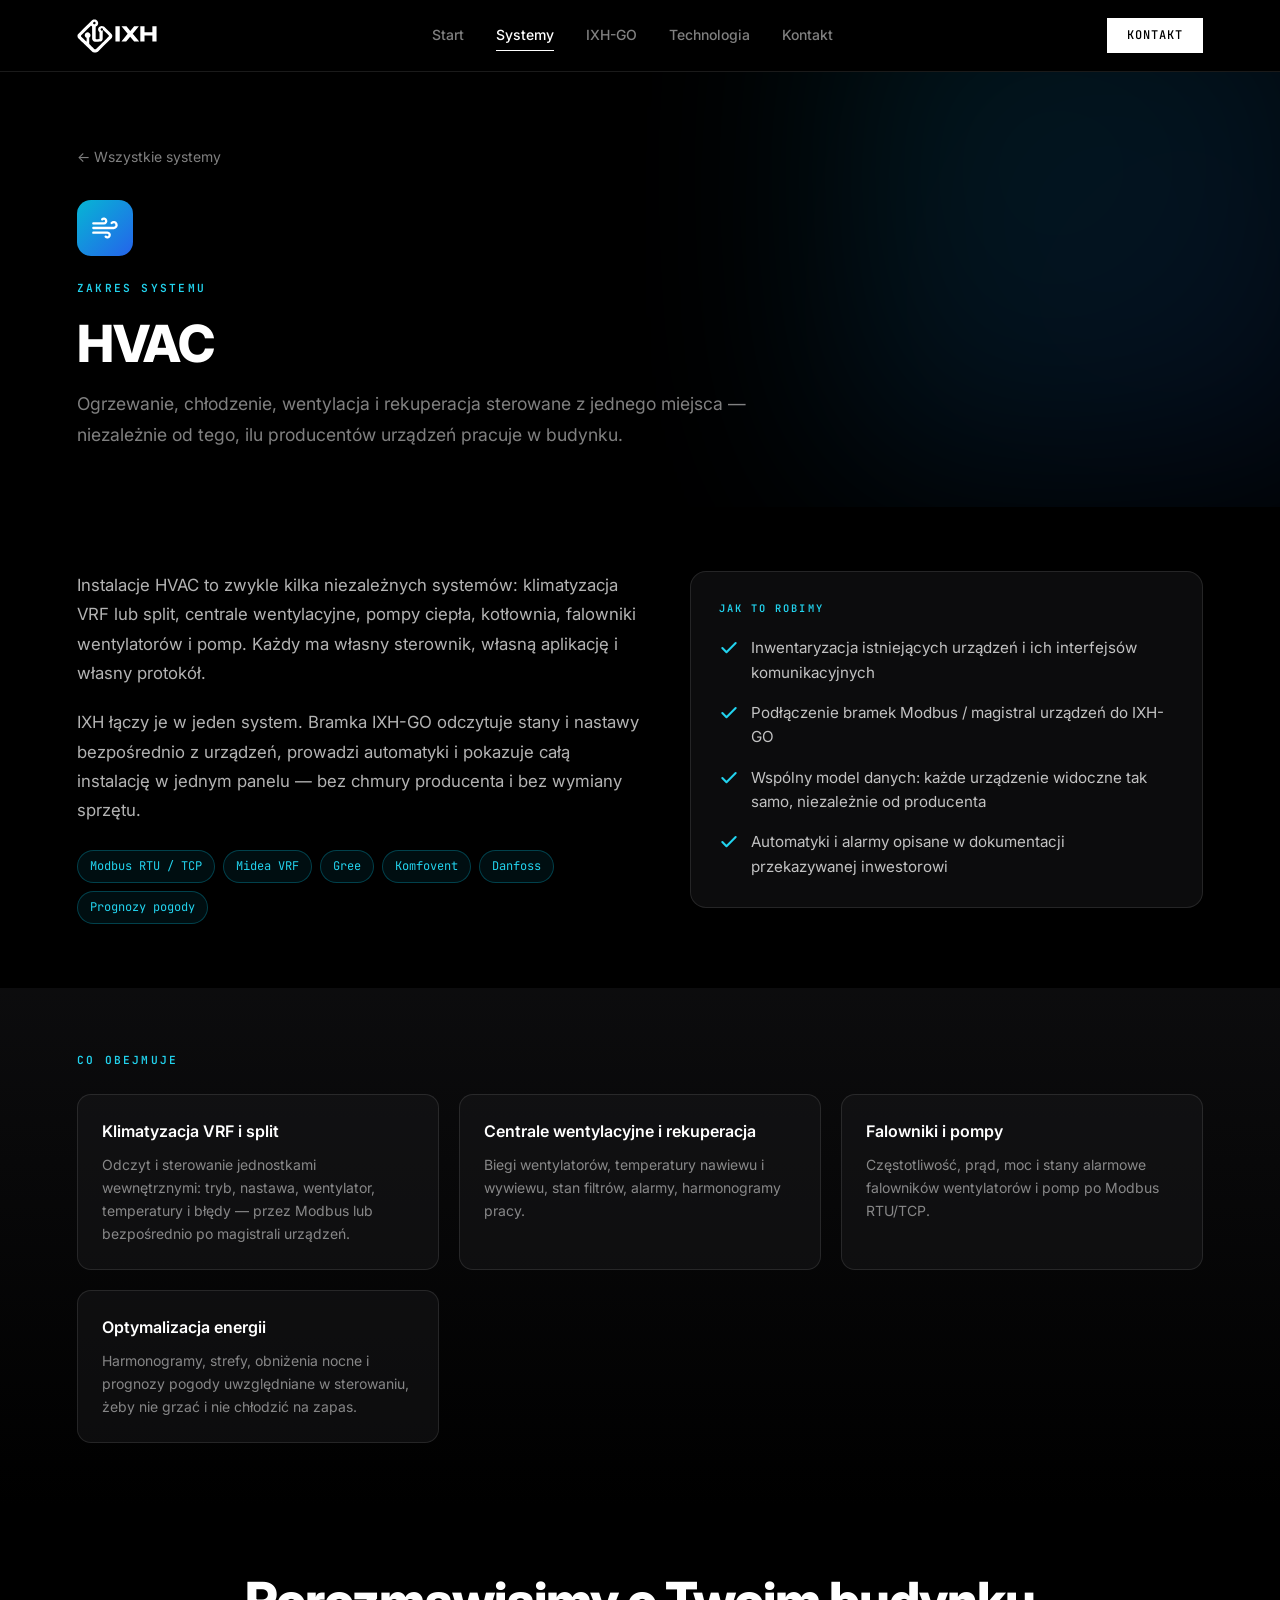
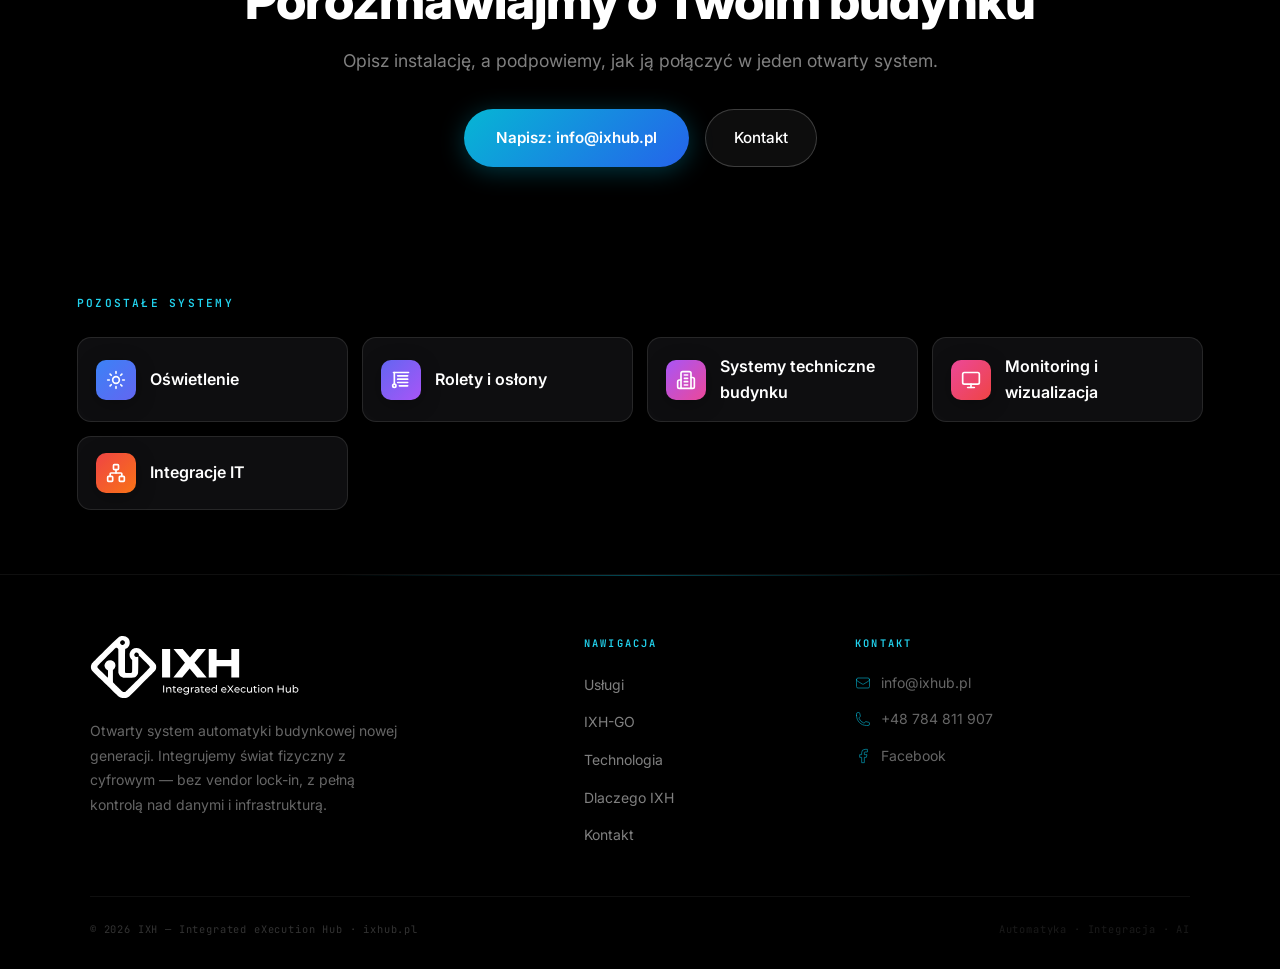
==== commit b0fd5251: "Link do profilu IXH na Facebooku (kontakt, przyciski, stopka, podstrony) Co-Authored-By: Claude Opus" ====
--- a/systemy/hvac.html
+++ b/systemy/hvac.html
@@ -151,6 +151,10 @@
           <svg viewBox="0 0 24 24"><path d="M2.25 6.75c0 8.284 6.716 15 15 15h2.25a2.25 2.25 0 0 0 2.25-2.25v-1.372c0-.516-.351-.966-.852-1.091l-4.423-1.106c-.44-.11-.902.055-1.173.417l-.97 1.293c-.282.376-.769.542-1.21.38a12.035 12.035 0 0 1-7.143-7.143c-.162-.441.004-.928.38-1.21l1.293-.97c.363-.271.527-.734.417-1.173L6.963 3.102a1.125 1.125 0 0 0-1.091-.852H4.5A2.25 2.25 0 0 0 2.25 4.5v2.25z"/></svg>
           +48 784 811 907
         </a>
+        <a class="footer-contact-item" href="https://www.facebook.com/profile.php?id=61595335420234" target="_blank" rel="noopener">
+          <svg viewBox="0 0 24 24"><path d="M18 2h-3a5 5 0 0 0-5 5v3H7v4h3v8h4v-8h3l1-4h-4V7a1 1 0 0 1 1-1h3z"/></svg>
+          Facebook
+        </a>
       </div>
     </div>
     <div class="footer-bottom">
--- a/assets/style.css
+++ b/assets/style.css
@@ -722,7 +722,7 @@
 
 /* ── KONTAKT ── */
 #contact { background: var(--bg1); }
-.contact-grid { display: grid; grid-template-columns: repeat(auto-fit, minmax(200px, 1fr)); gap: 20px; max-width: 700px; margin: 0 auto; }
+.contact-grid { display: grid; grid-template-columns: repeat(auto-fit, minmax(200px, 1fr)); gap: 20px; max-width: 1000px; margin: 0 auto; }
 .contact-card { text-decoration: none; color: inherit; display: block; }
 .contact-value { font-size: 1.1rem; font-weight: 600; color: #fff; word-break: break-word; }
 .contact-card:hover .contact-value { color: var(--cyan4); }
@@ -783,3 +783,37 @@
 .sp-other:hover { border-color: var(--w20); transform: translateY(-2px); }
 .sys-icon.sm { width: 40px; height: 40px; border-radius: 10px; margin-bottom: 0; flex-shrink: 0; }
 .sys-icon.sm svg { width: 20px; height: 20px; }
+
+/* ── W PRAKTYCE ── */
+#praktyka { background: linear-gradient(to bottom, var(--bg1), var(--black)); }
+.section-h3 { font-size: clamp(1.5rem, 3vw, 2rem); font-weight: 700; color: #fff; margin-top: 8px; }
+.shots { display: grid; grid-template-columns: repeat(6, 1fr); gap: 20px; }
+.shot { grid-column: span 2; margin: 0; border: 1px solid var(--w10); border-radius: 16px; overflow: hidden; background: rgba(24,24,27,.6); transition: border-color .3s, transform .3s; }
+.shot.wide { grid-column: span 3; }
+.shot:hover { border-color: var(--w20); transform: translateY(-3px); }
+.shot img { display: block; width: 100%; height: auto; }
+.shot figcaption { padding: 12px 16px; font-size: .85rem; color: var(--w50); line-height: 1.5; }
+@media (max-width: 899px) { .shots { grid-template-columns: 1fr; } .shot, .shot.wide { grid-column: auto; } }
+.ext-grid { max-width: 820px; margin: 0 auto; }
+.soon-badge {
+  display: inline-block; margin-left: 10px; vertical-align: middle; padding: 2px 8px; border-radius: 999px;
+  font-family: 'JetBrains Mono', monospace; font-size: .6rem; letter-spacing: .08em; text-transform: uppercase;
+  color: #fbbf24; border: 1px solid rgba(251,191,36,.35); background: rgba(251,191,36,.08);
+}
+.hw-grid { grid-template-columns: repeat(2, 1fr); }
+@media (min-width: 1100px) { .hw-grid { grid-template-columns: repeat(4, 1fr); } }
+@media (max-width: 640px) { .hw-grid { grid-template-columns: 1fr; } }
+
+/* ── SUBSKRYPCJA ── */
+.plans { display: grid; grid-template-columns: 1fr 1fr; gap: 20px; max-width: 960px; margin: 0 auto; }
+.plan { border: 1px solid var(--w10); border-radius: 18px; padding: 28px; background: rgba(24,24,27,.5); }
+.plan.featured { border-color: rgba(6,182,212,.35); background: linear-gradient(135deg, rgba(6,182,212,.1), rgba(168,85,247,.1)); }
+.plan-label { font-family: 'JetBrains Mono', monospace; font-size: .7rem; letter-spacing: .15em; text-transform: uppercase; color: var(--cyan4); margin-bottom: 8px; }
+.plan-title { font-size: 1.15rem; font-weight: 700; color: #fff; margin-bottom: 20px; }
+.plan ul { list-style: none; display: grid; gap: 14px; }
+.plan li { display: flex; gap: 12px; align-items: flex-start; color: rgba(255,255,255,.75); font-size: .95rem; line-height: 1.6; }
+.plan li strong { color: #fff; }
+.plan .check-icon { width: 20px; height: 20px; margin-top: 2px; }
+.plan-note { max-width: 760px; margin: 24px auto 0; text-align: center; font-size: .9rem; color: var(--w50); }
+.plan-note a { color: var(--cyan4); }
+@media (max-width: 768px) { .plans { grid-template-columns: 1fr; } }
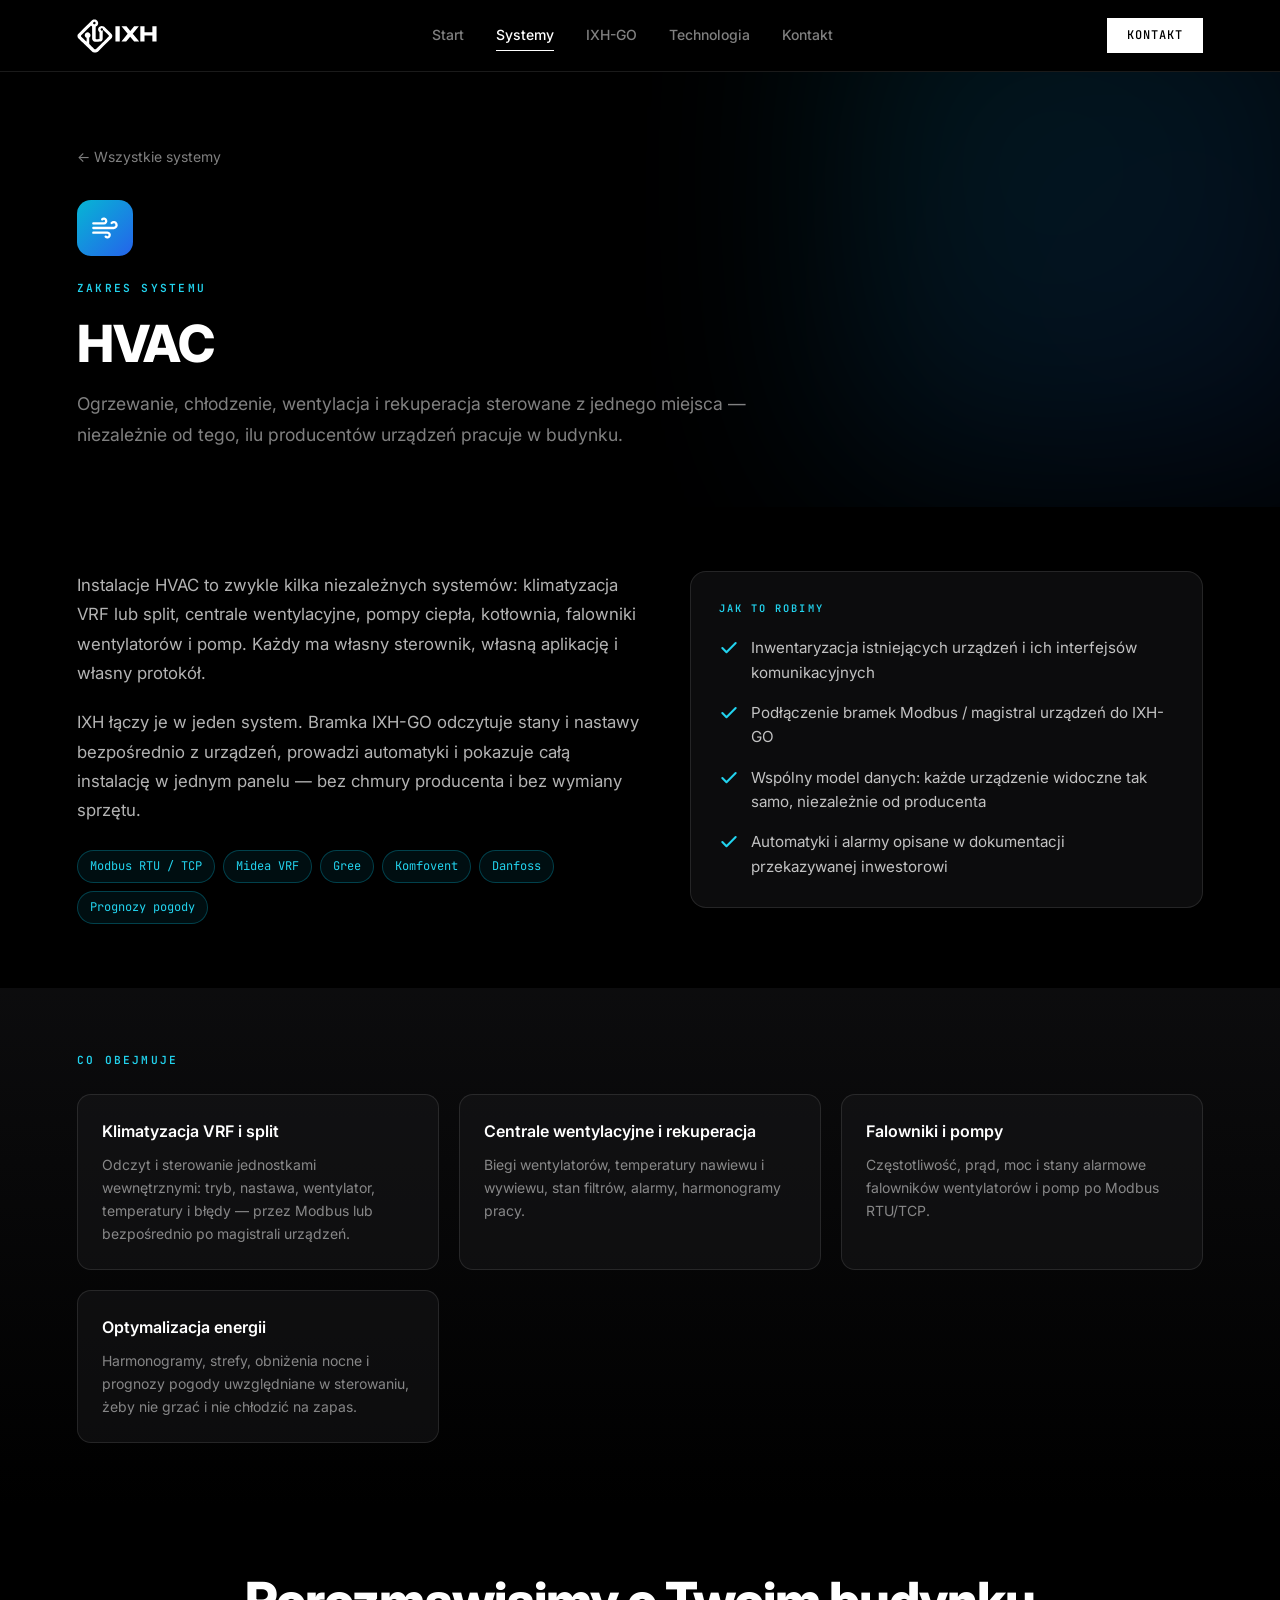
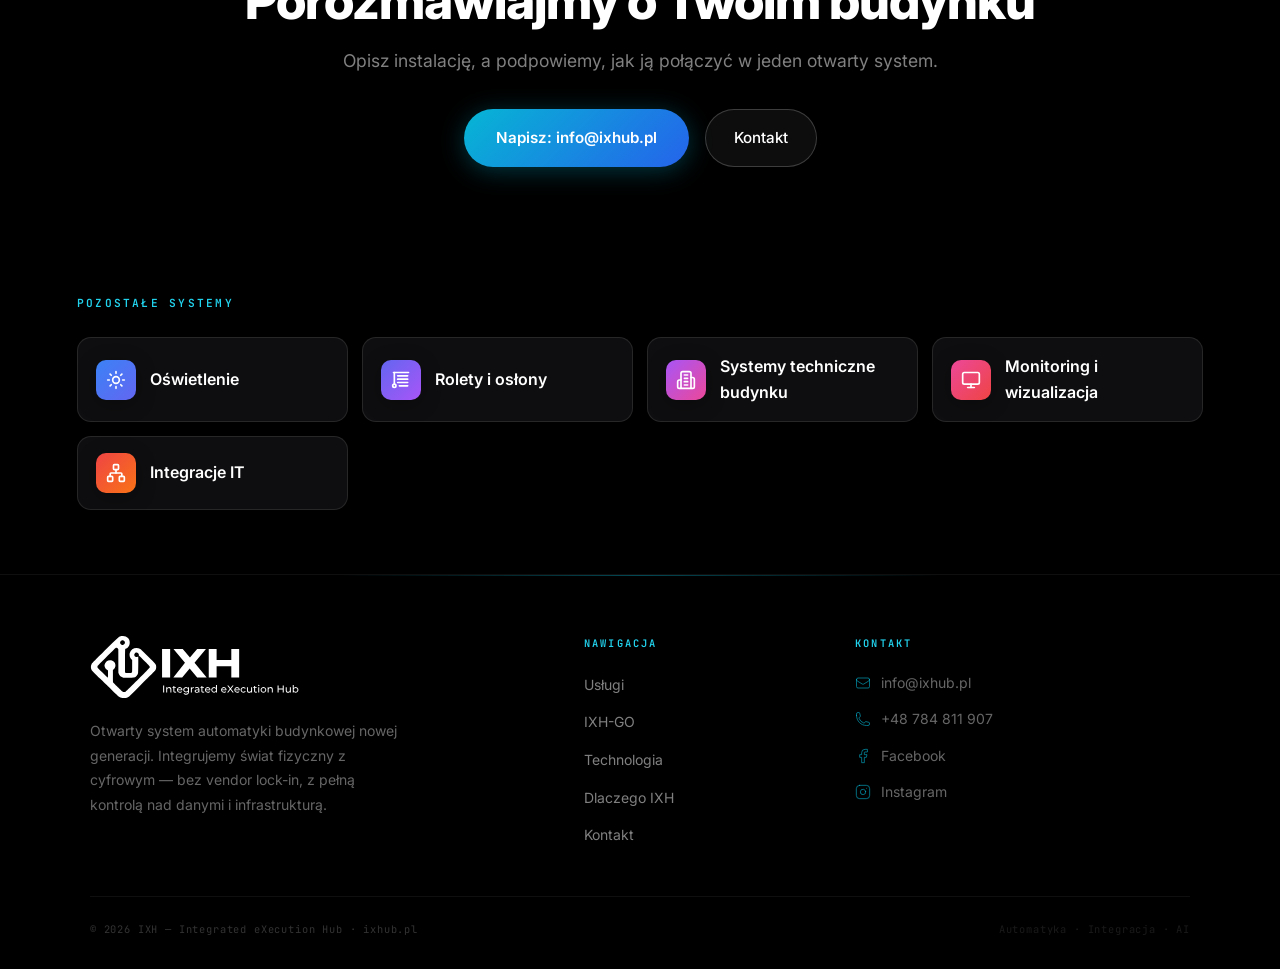
==== commit 5bc049e4: "Link do Instagrama @ixh_go (kontakt, przyciski, stopka, podstrony) Co-Authored-By: Claude Opus 5.5 <" ====
--- a/systemy/hvac.html
+++ b/systemy/hvac.html
@@ -151,9 +151,13 @@
           <svg viewBox="0 0 24 24"><path d="M2.25 6.75c0 8.284 6.716 15 15 15h2.25a2.25 2.25 0 0 0 2.25-2.25v-1.372c0-.516-.351-.966-.852-1.091l-4.423-1.106c-.44-.11-.902.055-1.173.417l-.97 1.293c-.282.376-.769.542-1.21.38a12.035 12.035 0 0 1-7.143-7.143c-.162-.441.004-.928.38-1.21l1.293-.97c.363-.271.527-.734.417-1.173L6.963 3.102a1.125 1.125 0 0 0-1.091-.852H4.5A2.25 2.25 0 0 0 2.25 4.5v2.25z"/></svg>
           +48 784 811 907
         </a>
-        <a class="footer-contact-item" href="https://www.facebook.com/profile.php?id=61595335420234" target="_blank" rel="noopener">
+        <a class="footer-contact-item" href="https://www.facebook.com/ixhub" target="_blank" rel="noopener">
           <svg viewBox="0 0 24 24"><path d="M18 2h-3a5 5 0 0 0-5 5v3H7v4h3v8h4v-8h3l1-4h-4V7a1 1 0 0 1 1-1h3z"/></svg>
           Facebook
+        </a>
+        <a class="footer-contact-item" href="https://www.instagram.com/ixh_go/" target="_blank" rel="noopener">
+          <svg viewBox="0 0 24 24"><rect width="20" height="20" x="2" y="2" rx="5" ry="5"/><path d="M16 11.37A4 4 0 1 1 12.63 8 4 4 0 0 1 16 11.37z"/><line x1="17.5" x2="17.51" y1="6.5" y2="6.5"/></svg>
+          Instagram
         </a>
       </div>
     </div>
